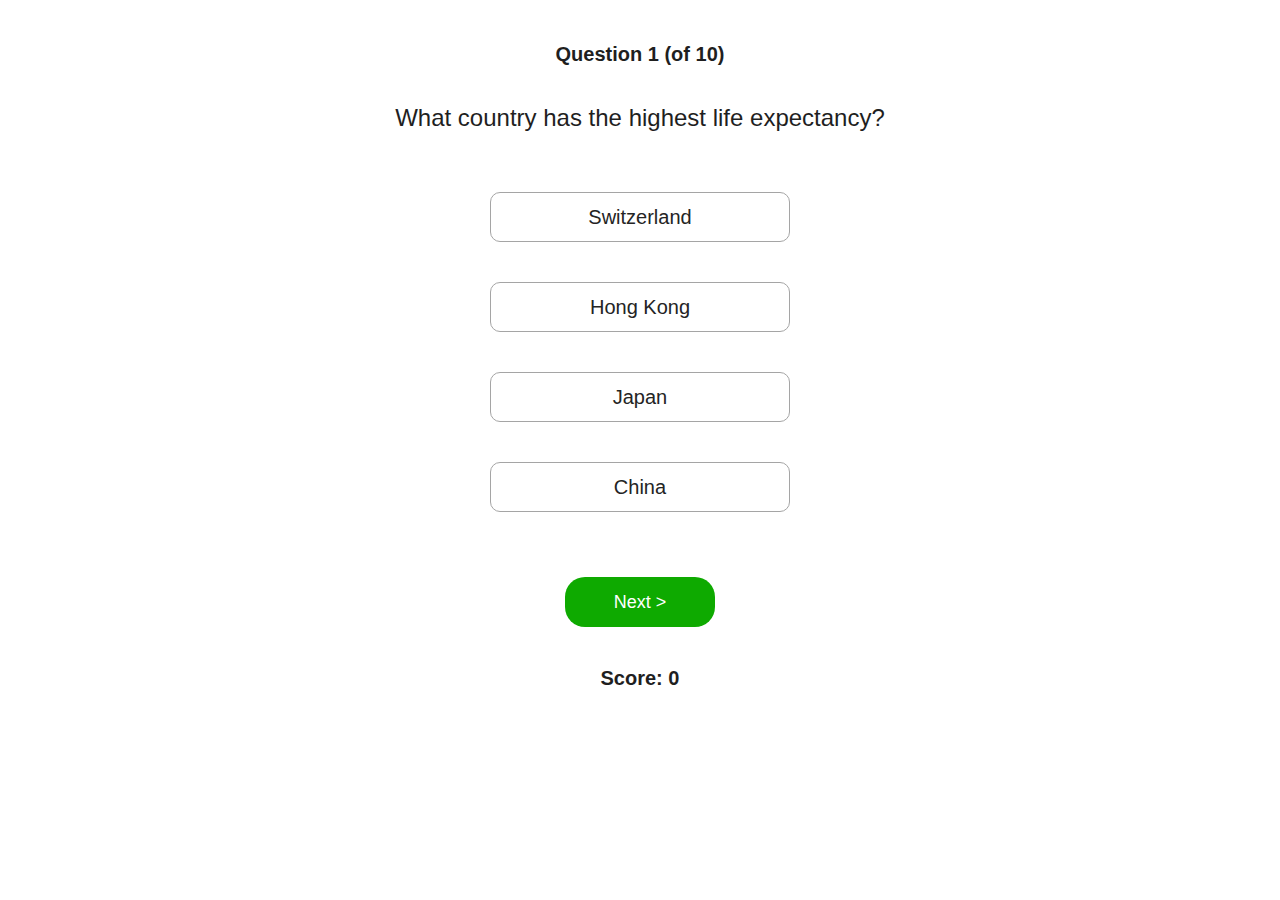
==== quiz-game/en/index.html @ 175344a9 "updating names" ====
<!DOCTYPE html>

<html>
    <head>
        <title>Quiz Game</title>
        <style>
            #numberQuestion {
                margin-top: 35px;
            }
            h1 {
                font-weight: 600;
                font-size: 20px;
                margin-top: 40px;
                color: rgb(31, 31, 31);
            }
            h2 {
                margin-top: 25px;
                color: rgb(31, 31, 31);
                font-weight: 300;
            }
            #main {
                display: flex;
                flex-direction: column;
                justify-content: space-around;
                align-items: center;
                flex-wrap: wrap;
                font-family: 'Segoe UI', Tahoma, Geneva, Verdana, sans-serif;
            }
            button {
                display: flex;
                flex-direction: column;
                justify-content: space-around;
                align-items: center;
                flex-wrap: wrap;
                font-size: 20px;
                margin-top: 40px;
                min-width: 300px;
                min-height: 50px;
                font-family:'Segoe UI', Tahoma, Geneva, Verdana, sans-serif;
                background-color: rgb(255, 255, 255);
                color: rgb(36, 36, 36);
                border-color: rgb(165, 165, 165);
                border-radius: 10px;
                border-style: solid;
                transition: background-color 0.2s;
                transition: font-size 0.2s;
                border-width: 1px;
            }
            button:hover {
                background-color: rgb(239, 239, 239);
                font-size: 19px;
                border-width: 2px;
            }
            button:active {
                background-color: rgb(226, 226, 226);
            }
            #next {
                background-color: rgb(14, 170, 0);
                color: white;
                border-color: rgb(36, 36, 36);
                border-width: 0px;
                font-size: 18px;
                min-width: 150px;
                border-radius: 20px;
                margin-top: 65px
            }
            #next:hover {
                background-color: rgb(13, 159, 0);
                font-size: 17px;
            }
            #next:active {
                background-color:  rgb(12, 141, 0);
                border-width: 0px;
            }
            .correct {
                background-color: rgb(15, 175, 0);
                color: white;
                border-color: rgb(11, 127, 0);
                border-width: 1px;
            }
            .correct:hover {
                background-color: rgb(15, 175, 0);
                color: white;
                border-width: 3px;
            }
            .wrong {
                background-color: rgb(231, 0, 0);
                color: white;
                border-color: rgb(175, 0, 0);
                border-width: 1px;
            }
            .wrong:hover {
                background-color: rgb(231, 0, 0);
                color: white;
                border-width: 3px;
            }
            .hidden {display:none;}
            .goodMessage {color: rgb(15, 175, 0); margin-top: 100px;}
            .tryAgainMessage {color: rgb(231, 0, 0); margin-top: 100px;}
        </style>
    </head>
    <body>
        <div id="main">
            <h1 id="numberQuestion">Question 1 (of 10)</h1>
            <h2 id="question">What country has the highest life expectancy?</h2>
            <div>
                <button id="option1">Switzerland</button>
                <button id="option2">Hong Kong</button>
                <button id="option3">Japan</button>
                <button id="option4">China</button>
            </div>
            <button id="next">Next ></button>
            <h1 id="score">Score: 0</h1>
        </div>
        <script src="main.js"></script>
    </body>
</html>
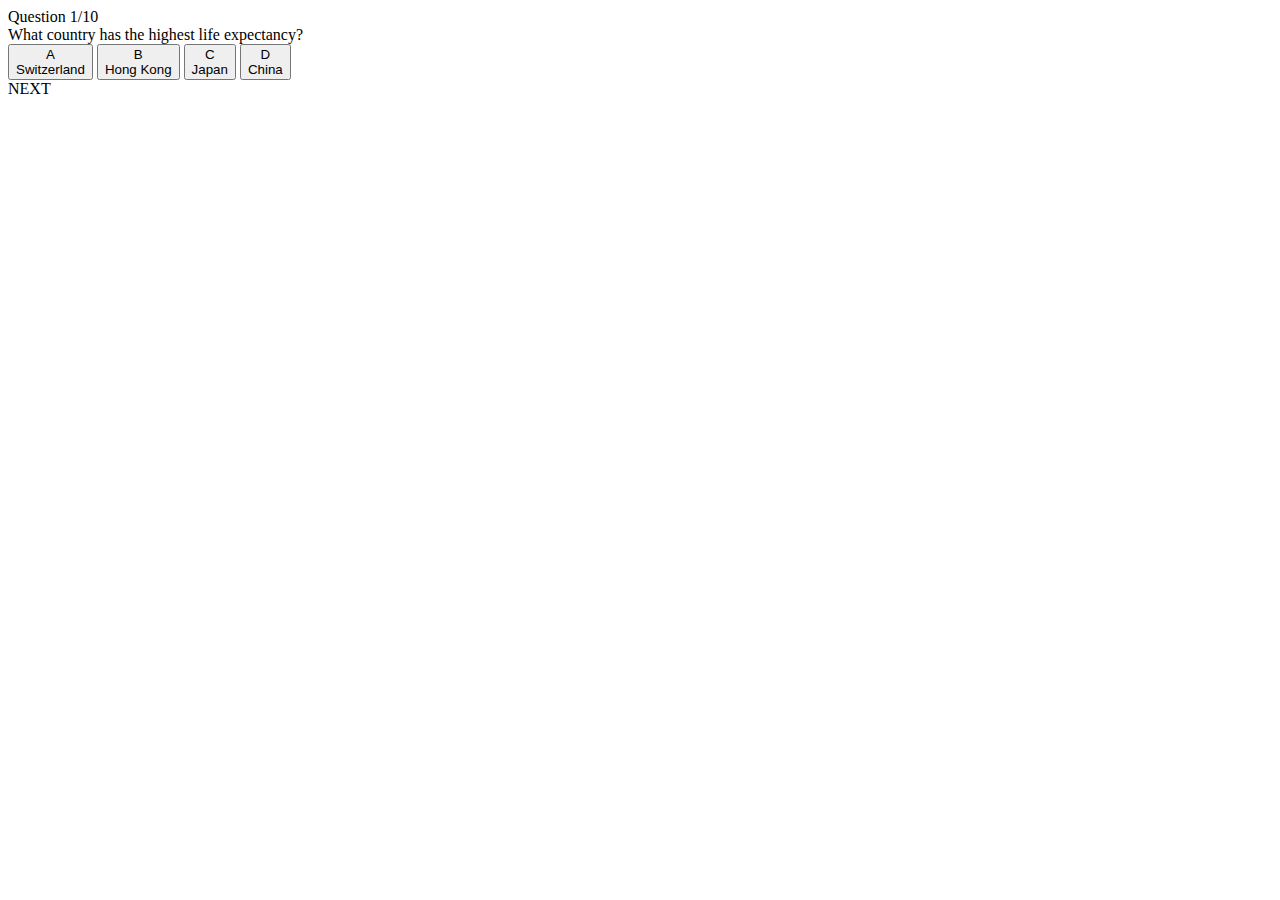
==== commit e34f9295: "add portuguese version" ====
--- a/quiz-game/en/index.html
+++ b/quiz-game/en/index.html
@@ -1,117 +1,54 @@
 <!DOCTYPE html>
-
-<html>
-    <head>
-        <title>Quiz Game</title>
-        <style>
-            #numberQuestion {
-                margin-top: 35px;
-            }
-            h1 {
-                font-weight: 600;
-                font-size: 20px;
-                margin-top: 40px;
-                color: rgb(31, 31, 31);
-            }
-            h2 {
-                margin-top: 25px;
-                color: rgb(31, 31, 31);
-                font-weight: 300;
-            }
-            #main {
-                display: flex;
-                flex-direction: column;
-                justify-content: space-around;
-                align-items: center;
-                flex-wrap: wrap;
-                font-family: 'Segoe UI', Tahoma, Geneva, Verdana, sans-serif;
-            }
-            button {
-                display: flex;
-                flex-direction: column;
-                justify-content: space-around;
-                align-items: center;
-                flex-wrap: wrap;
-                font-size: 20px;
-                margin-top: 40px;
-                min-width: 300px;
-                min-height: 50px;
-                font-family:'Segoe UI', Tahoma, Geneva, Verdana, sans-serif;
-                background-color: rgb(255, 255, 255);
-                color: rgb(36, 36, 36);
-                border-color: rgb(165, 165, 165);
-                border-radius: 10px;
-                border-style: solid;
-                transition: background-color 0.2s;
-                transition: font-size 0.2s;
-                border-width: 1px;
-            }
-            button:hover {
-                background-color: rgb(239, 239, 239);
-                font-size: 19px;
-                border-width: 2px;
-            }
-            button:active {
-                background-color: rgb(226, 226, 226);
-            }
-            #next {
-                background-color: rgb(14, 170, 0);
-                color: white;
-                border-color: rgb(36, 36, 36);
-                border-width: 0px;
-                font-size: 18px;
-                min-width: 150px;
-                border-radius: 20px;
-                margin-top: 65px
-            }
-            #next:hover {
-                background-color: rgb(13, 159, 0);
-                font-size: 17px;
-            }
-            #next:active {
-                background-color:  rgb(12, 141, 0);
-                border-width: 0px;
-            }
-            .correct {
-                background-color: rgb(15, 175, 0);
-                color: white;
-                border-color: rgb(11, 127, 0);
-                border-width: 1px;
-            }
-            .correct:hover {
-                background-color: rgb(15, 175, 0);
-                color: white;
-                border-width: 3px;
-            }
-            .wrong {
-                background-color: rgb(231, 0, 0);
-                color: white;
-                border-color: rgb(175, 0, 0);
-                border-width: 1px;
-            }
-            .wrong:hover {
-                background-color: rgb(231, 0, 0);
-                color: white;
-                border-width: 3px;
-            }
-            .hidden {display:none;}
-            .goodMessage {color: rgb(15, 175, 0); margin-top: 100px;}
-            .tryAgainMessage {color: rgb(231, 0, 0); margin-top: 100px;}
-        </style>
-    </head>
-    <body>
-        <div id="main">
-            <h1 id="numberQuestion">Question 1 (of 10)</h1>
-            <h2 id="question">What country has the highest life expectancy?</h2>
-            <div>
-                <button id="option1">Switzerland</button>
-                <button id="option2">Hong Kong</button>
-                <button id="option3">Japan</button>
-                <button id="option4">China</button>
-            </div>
-            <button id="next">Next ></button>
-            <h1 id="score">Score: 0</h1>
+<html lang="en">
+<head>
+    <meta charset="UTF-8">
+    <meta name="viewport" content="width=device-width, initial-scale=1.0">
+    <title>Quiz Game</title>
+    <link rel="stylesheet" href="/style.css">
+    <link rel="preconnect" href="https://fonts.googleapis.com">
+    <link rel="preconnect" href="https://fonts.gstatic.com" crossorigin>
+    <link href="https://fonts.googleapis.com/css2?family=Poppins:ital,wght@0,100;0,200;0,300;0,400;0,500;0,600;0,700;0,800;0,900;1,100;1,200;1,300;1,400;1,500;1,600;1,700;1,800;1,900&display=swap" rel="stylesheet">
+</head>
+<body>
+    <div class="quiz-game">
+        <div class="question-number">Question 1/10</div>
+        <div class="markers">
+            <div class="circle"></div>
+            <div class="circle"></div>
+            <div class="circle"></div>
+            <div class="circle"></div>
+            <div class="circle"></div>
+            <div class="circle"></div>
+            <div class="circle"></div>
+            <div class="circle"></div>
+            <div class="circle"></div>
+            <div class="circle"></div>
         </div>
-        <script src="main.js"></script>
-    </body>
+        <div class="question-wording">What country has the highest life expectancy?</div>
+        <div class="answers">
+            <button class="option" value="1">
+                <div>A</div>
+                <div class="bar"></div>
+                <div id="option1">Switzerland</div>
+            </button>
+            <button class="option" value="2">
+                <div>B</div>
+                <div class="bar"></div>
+                <div id="option2">Hong Kong</div>
+            </button>
+            <button class="option" value="3">
+                <div>C</div>
+                <div class="bar"></div>
+                <div id="option3">Japan</div>
+            </button>
+            <button class="option" value="4">
+                <div>D</div>
+                <div class="bar"></div>
+                <div id="option4">China</div>
+            </button>
+        </div>
+        <div class="next-question">NEXT</div>
+    </div>
+    <script src="/en/main.js"></script>
+</body>
 </html>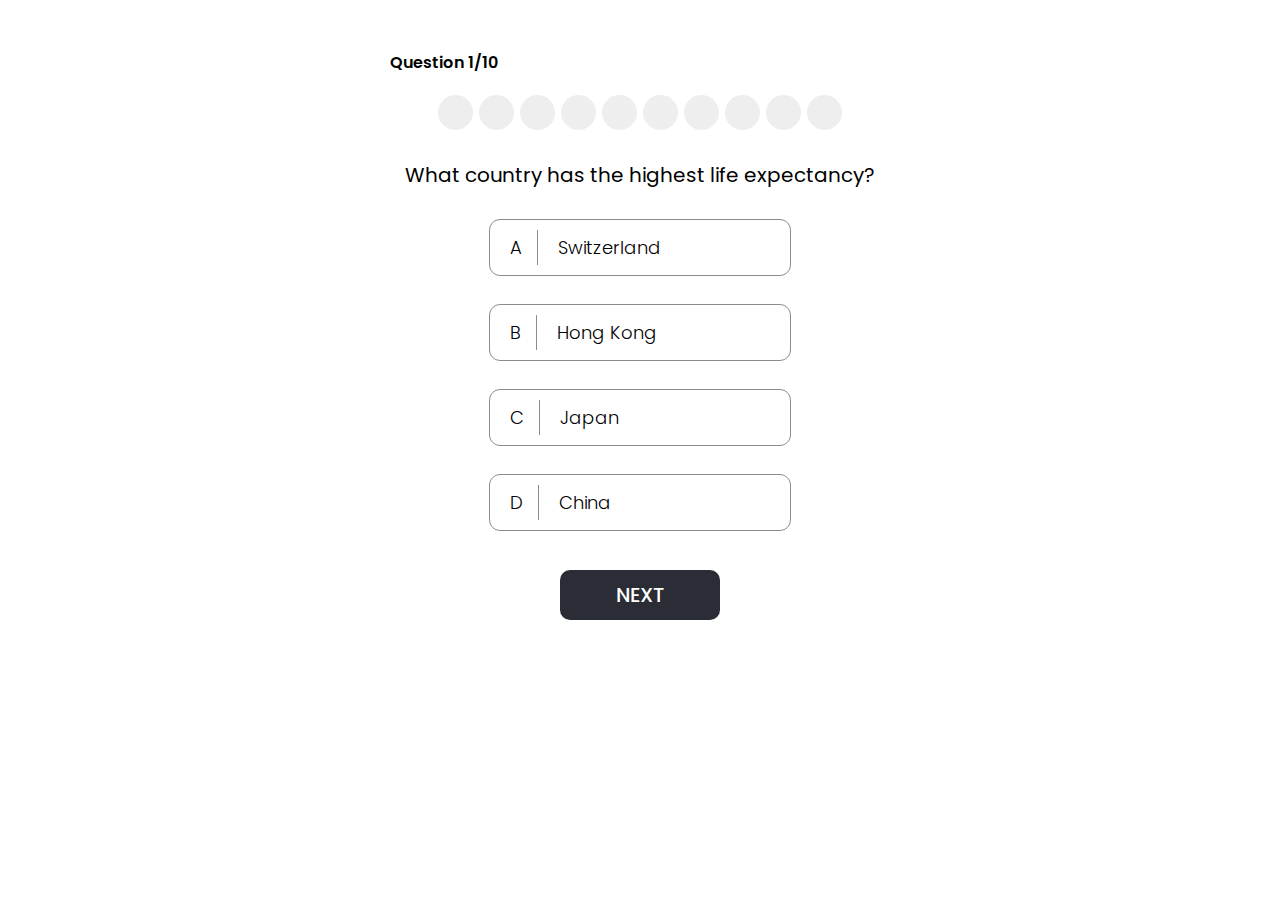
==== commit 028fd0ec: "preload images" ====
--- a/quiz-game/en/index.html
+++ b/quiz-game/en/index.html
@@ -4,12 +4,24 @@
     <meta charset="UTF-8">
     <meta name="viewport" content="width=device-width, initial-scale=1.0">
     <title>Quiz Game</title>
-    <link rel="stylesheet" href="/style.css">
+    <link rel="stylesheet" href="../styles/style.css">
     <link rel="preconnect" href="https://fonts.googleapis.com">
     <link rel="preconnect" href="https://fonts.gstatic.com" crossorigin>
     <link href="https://fonts.googleapis.com/css2?family=Poppins:ital,wght@0,100;0,200;0,300;0,400;0,500;0,600;0,700;0,800;0,900;1,100;1,200;1,300;1,400;1,500;1,600;1,700;1,800;1,900&display=swap" rel="stylesheet">
 </head>
 <body>
+    <script>
+        function preloadImages() {
+            let imgRight = new Image();
+            let imgRight2 = new Image();
+            let imgWrong = new Image();
+            let imgWrong2 = new Image();
+            imgRight.src = "/quiz-game/img/right.png";
+            imgRight2.src = "/quiz-game/img/right2.png";
+            imgWrong.src = "/quiz-game/img/wrong.png";
+            imgWrong2.src = "/quiz-game/img/wrong2.png";
+        }
+    </script>
     <div class="quiz-game">
         <div class="question-number">Question 1/10</div>
         <div class="markers">
@@ -49,6 +61,6 @@
         </div>
         <div class="next-question">NEXT</div>
     </div>
-    <script src="/en/main.js"></script>
+    <script src="main.js"></script>
 </body>
 </html>--- a/quiz-game/styles/style.css
+++ b/quiz-game/styles/style.css
@@ -0,0 +1,232 @@
+body {
+  font-family: "Poppins", sans-serif;
+  color: black;
+  position: relative;
+}
+
+.quiz-game {
+  max-width: 500px;
+  width: 95%;
+  height: 700px;
+  margin: auto;
+  margin-top: 50px;
+}
+.quiz-game .answers {
+  max-width: 90%;
+  align-items: center;
+  margin-top: 10px;
+  display: flex;
+  margin: auto;
+  flex-direction: column;
+}
+
+.markers {
+  display: flex;
+  justify-content: left;
+  margin: auto;
+  max-width: 405px;
+  flex-wrap: wrap;
+  gap: 6px;
+  margin-top: 20px;
+}
+
+.circle {
+  width: 35px;
+  height: 35px;
+  border-radius: 25px;
+  background-color: #EEEEEE;
+}
+
+.question-number {
+  font-weight: 600;
+}
+
+.question-wording {
+  font-size: 20px;
+  width: 100%;
+  margin: auto;
+  margin-top: 30px;
+  text-align: center;
+}
+
+.wrong-marker {
+  background-color: #e33535;
+  background-image: url("../img/wrong2.png");
+  background-repeat: no-repeat;
+  background-size: 14px;
+  background-position: 50%;
+}
+
+.right-marker {
+  background-color: #4CAF4F;
+  background-image: url("../img/right2.png");
+  background-repeat: no-repeat;
+  background-size: 17px;
+  background-position: 50%;
+}
+
+.option {
+  width: 100%;
+  max-width: 300px;
+  margin-top: 30px;
+  height: 55px;
+  font-size: 10px;
+  border-radius: 10px;
+  outline: 1px solid #8D8D8D;
+  border: none;
+  background-color: white;
+  display: flex;
+  font-size: 18px;
+  font-weight: 300;
+  font-family: "Poppins", sans-serif;
+  padding: 5px 20px;
+  align-items: center;
+  cursor: pointer;
+  transition: background-color 200ms ease, outline 50ms ease;
+}
+.option:hover {
+  background-color: rgb(241, 241, 241);
+  outline: 2px solid #8D8D8D;
+}
+.option:active {
+  background-color: rgb(225, 225, 225);
+  outline: 2px solid #8D8D8D;
+}
+.option .bar {
+  width: 1px;
+  height: 35px;
+  background-color: #8D8D8D;
+  margin-left: 15px;
+  margin-right: 20px;
+}
+
+.option.right-answer,
+.wrong-answer {
+  color: white;
+  outline: none;
+}
+
+.next-question {
+  border-radius: 10px;
+  background-color: #2A2D35;
+  color: white;
+  height: 50px;
+  width: 160px;
+  font-size: 20px;
+  font-family: "Poppins", sans-serif;
+  font-weight: 500;
+  margin: auto;
+  display: flex;
+  align-items: center;
+  justify-content: center;
+  margin-top: 40px;
+  cursor: pointer;
+}
+
+.wrong-answer > .bar {
+  background-color: #b52424;
+}
+
+.right-answer > .bar {
+  background-color: #3e9741;
+}
+
+.wrong-answer {
+  background-color: #e33535;
+  background-image: url("../img/wrong.png");
+  background-repeat: no-repeat;
+  background-size: 25px;
+  background-position: 95%;
+}
+.wrong-answer:hover {
+  background-color: #d83333;
+  outline: none;
+}
+.wrong-answer:active {
+  background-color: #cf3333;
+  outline: none;
+}
+
+.right-answer {
+  background-color: #4CAF4F;
+  background-image: url("../img/right.png");
+  background-repeat: no-repeat;
+  background-size: 25px;
+  background-position: 95%;
+}
+.right-answer:hover {
+  background-color: #47a64a;
+  outline: none;
+}
+.right-answer:active {
+  background-color: #439c46;
+  outline: none;
+}
+
+.hidden {
+  display: none;
+}
+
+.final-message {
+  font-size: 20px;
+  color: #e33535;
+  width: 50%;
+  height: 50px;
+  margin: auto;
+  text-align: center;
+  position: absolute;
+  top: 50px;
+  right: 0;
+  left: 0;
+}
+
+.final-button {
+  position: absolute;
+  top: 100px;
+  right: 0;
+  left: 0;
+}
+
+@media (max-width: 500px) {
+  .markers {
+    display: flex;
+    justify-content: left;
+    margin: auto;
+    max-width: 355px;
+    flex-wrap: wrap;
+    gap: 6px;
+    margin-top: 20px;
+  }
+  .circle {
+    width: 30px;
+    height: 30px;
+    border-radius: 25px;
+    background-color: #EEEEEE;
+  }
+  .question-wording {
+    font-size: 18px;
+    width: 100%;
+    margin: auto;
+    margin-top: 30px;
+    text-align: center;
+  }
+  .question-number {
+    font-weight: 600;
+    font-size: 15px;
+  }
+  .option {
+    font-size: 16px;
+    height: 50px;
+  }
+  .next-question {
+    font-size: 18px;
+    height: 45px;
+    width: 140px;
+  }
+  .wrong-marker {
+    background-color: #e33535;
+  }
+  .right-marker {
+    background-color: #4CAF4F;
+  }
+}/*# sourceMappingURL=style.css.map */